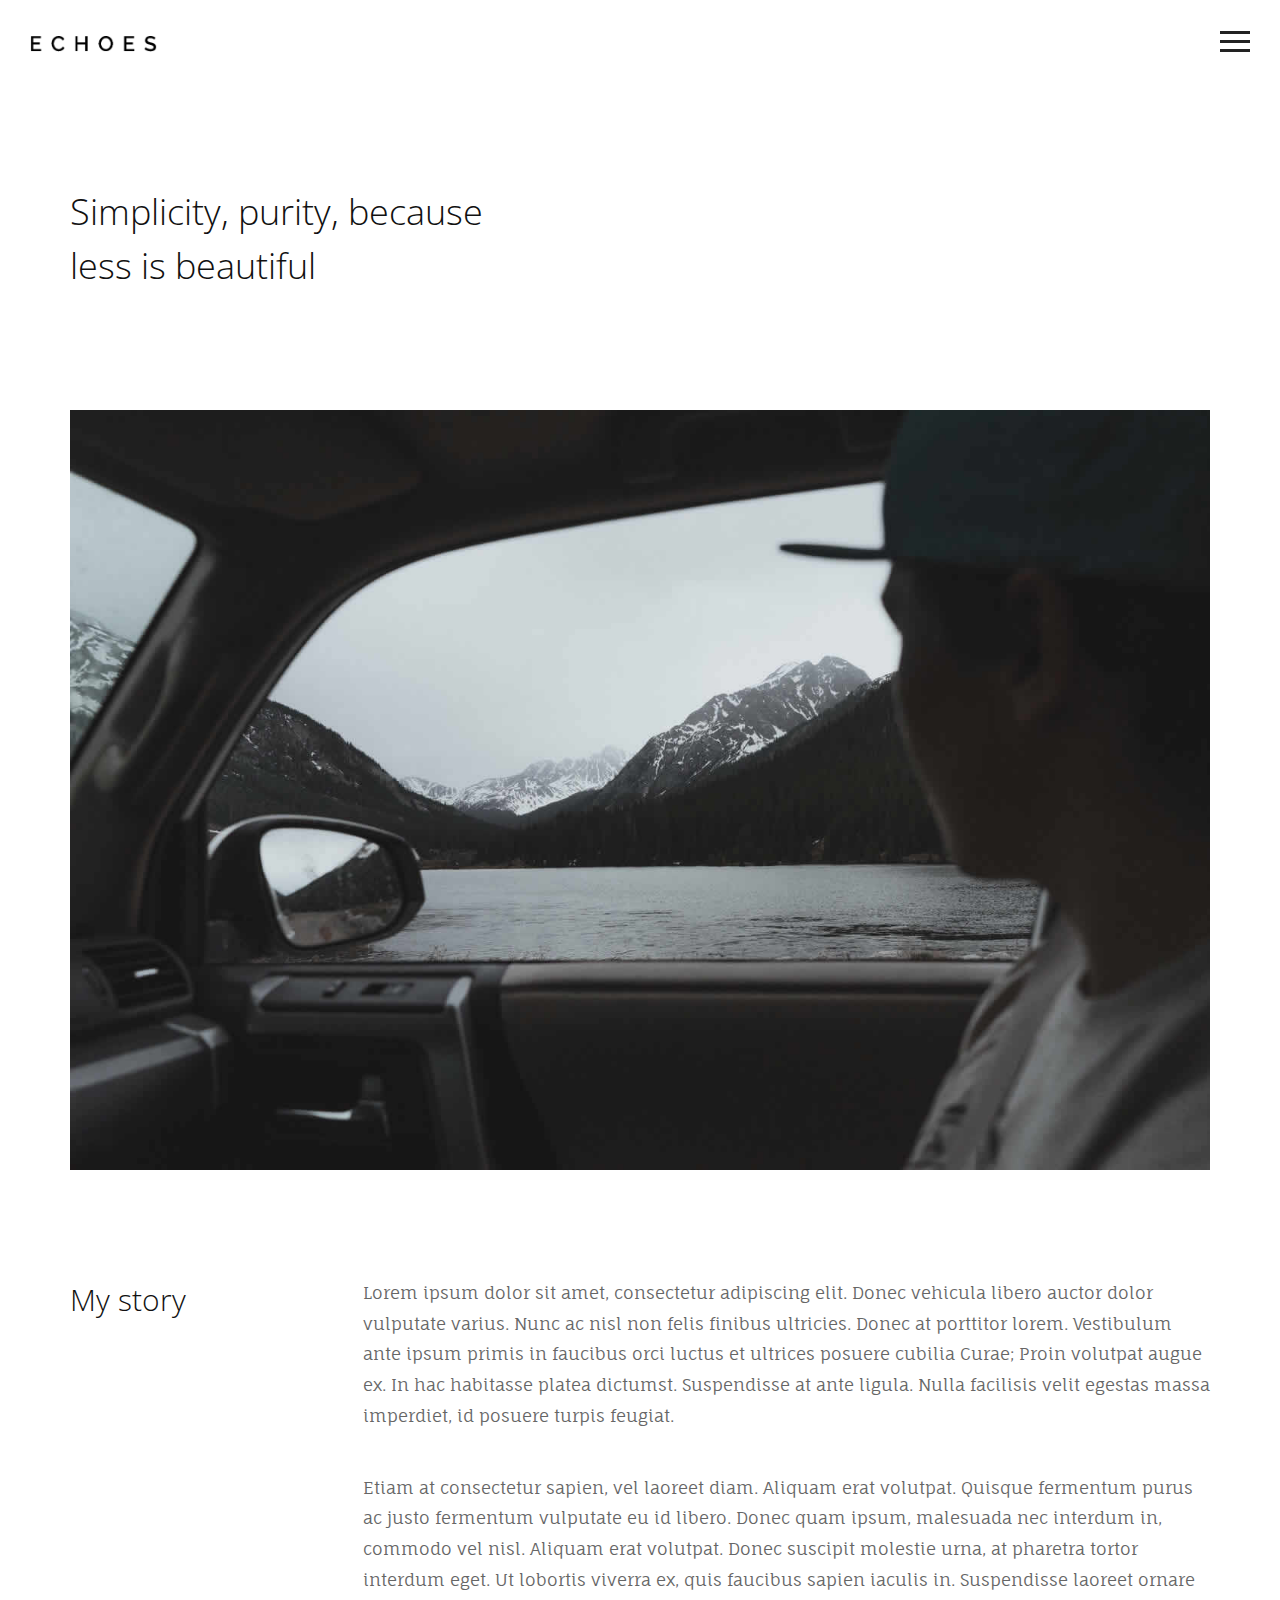
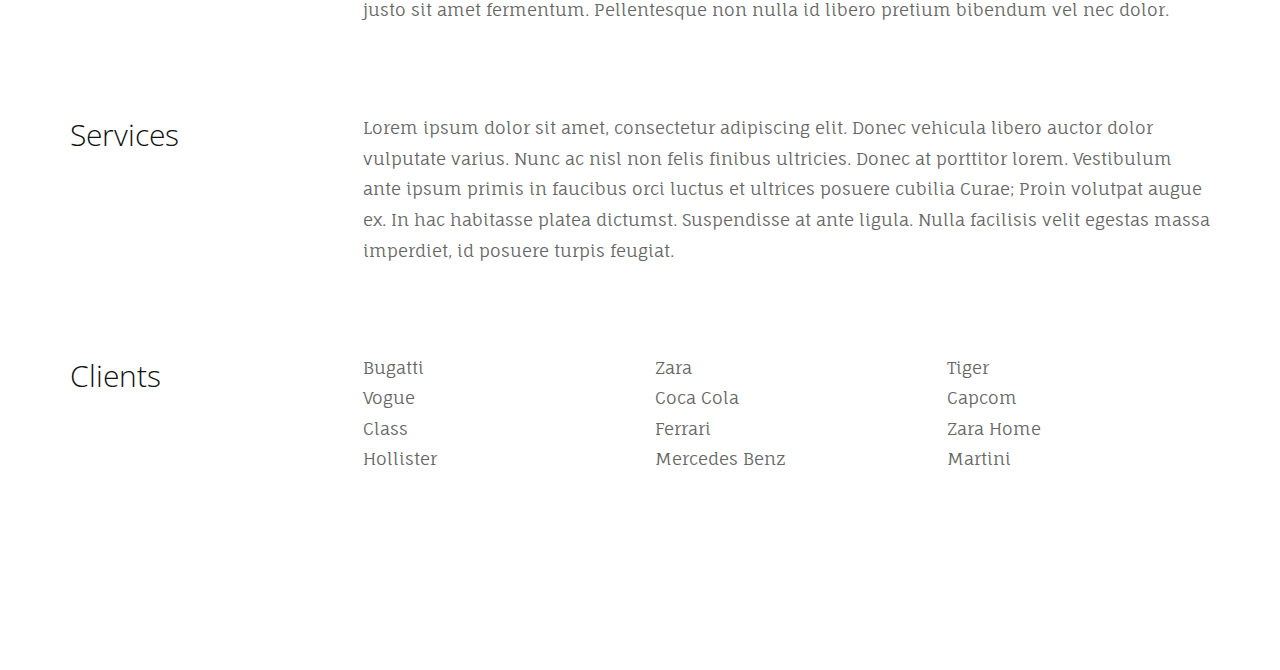
==== about.html @ 5b5e6e3b "cambio de plantilla" ====
<!DOCTYPE html>
<html lang="en">
   <head>
      <meta charset="utf-8">
      <meta http-equiv="X-UA-Compatible" content="IE=edge">
      <meta name="viewport" content="width=device-width, initial-scale=1">
      <meta name="description" content="">
      <meta name="author" content="">
      <title>Echoes - Free HTML Bootstrap Template</title>
      <!-- Css -->
      <link href="css/bootstrap.css" rel="stylesheet">
      <link href="css/style.css" rel="stylesheet">
   </head>
   <body>
      <nav class="navbar navbar-default color-fill navbar-fixed-top">
         <div class="col-md-12">
            <div class="nav">
               <button class="btn-nav">
               <span class="icon-bar top"></span>
               <span class="icon-bar middle"></span>
               <span class="icon-bar bottom"></span>
               </button>
            </div>
            <a class="navbar-brand" href="index.html">
            <img class="logo" src="img/logo.png" alt="logo">
            </a>
            <div class="nav-content hideNav hidden">
               <ul class="nav-list vcenter">
                  <li class="nav-item"><a class="item-anchor" href="index.html">Home</a></li>
                  <li class="nav-item"><a class="item-anchor" href="about.html">About Me</a></li>
                  <li class="nav-item"><a class="item-anchor" href="portfolio.html">Portfolio</a></li>
                  <li class="nav-item"><a class="item-anchor" href="contact.html">Contact</a></li>
               </ul>
            </div>
         </div>
      </nav>
      <section id="about">
         <div class="container">
            <div class="row">
               <div class="col-md-12">
                  <h1>
                     Simplicity, purity, because
                     <br>
                     less is beautiful
                  </h1>
                  <br>
                  <img class="img-responsive margin-top-45" src="img/4.jpg" alt="me">
               </div>
            </div>
            <br>
            <div class="row margin-top-45">
               <div class="col-md-3">
                  <h2>My story</h2>
               </div>
               <div class="col-md-9">
                  <p>
                     Lorem ipsum dolor sit amet, consectetur adipiscing elit. Donec vehicula libero auctor dolor vulputate varius. Nunc ac nisl non felis finibus ultricies. Donec at porttitor lorem. Vestibulum ante ipsum primis in faucibus orci luctus et ultrices posuere cubilia Curae; Proin volutpat augue ex. In hac habitasse platea dictumst. Suspendisse at ante ligula. Nulla facilisis velit egestas massa imperdiet, id posuere turpis feugiat.
                  </p>
                  <br>
                  <p>  
                     Etiam at consectetur sapien, vel laoreet diam. Aliquam erat volutpat. Quisque fermentum purus ac justo fermentum vulputate eu id libero. Donec quam ipsum, malesuada nec interdum in, commodo vel nisl. Aliquam erat volutpat. Donec suscipit molestie urna, at pharetra tortor interdum eget. Ut lobortis viverra ex, quis faucibus sapien iaculis in. Suspendisse laoreet ornare justo sit amet fermentum. Pellentesque non nulla id libero pretium bibendum vel nec dolor. 
                  </p>
               </div>
            </div>
            <div class="row margin-top-45">
               <div class="col-md-3">
                  <h2>Services</h2>
               </div>
               <div class="col-md-9">
                  <p>
                     Lorem ipsum dolor sit amet, consectetur adipiscing elit. Donec vehicula libero auctor dolor vulputate varius. Nunc ac nisl non felis finibus ultricies. Donec at porttitor lorem. Vestibulum ante ipsum primis in faucibus orci luctus et ultrices posuere cubilia Curae; Proin volutpat augue ex. In hac habitasse platea dictumst. Suspendisse at ante ligula. Nulla facilisis velit egestas massa imperdiet, id posuere turpis feugiat.
                  </p>
               </div>
            </div>
            <div class="row margin-top-45">
               <div class="col-md-3">
                  <h2>Clients</h2>
               </div>
               <div class="col-md-9">
                  <div class="row">
                     <div class="col-md-4">
                        <ul class="list-unstyled">
                           <li>Bugatti</li>
                           <li>Vogue</li>
                           <li>Class</li>
                           <li>Hollister</li>
                        </ul>
                     </div>
                     <div class="col-md-4">
                        <ul class="list-unstyled">
                           <li>Zara</li>
                           <li>Coca Cola</li>
                           <li>Ferrari</li>
                           <li>Mercedes Benz</li>
                        </ul>
                     </div>
                     <div class="col-md-4">
                        <ul class="list-unstyled">
                           <li>Tiger</li>
                           <li>Capcom</li>
                           <li>Zara Home</li>
                           <li>Martini</li>
                        </ul>
                     </div>
                  </div>
               </div>
            </div>
         </div>
      </section>
      <!-- script -->
      <script src="js/jquery.js"></script>
      <script src="js/bootstrap.min.js"></script>
      <script src="js/modernizr.js"></script>
      <script src="js/script.js"></script>
   </body>
</html>
---- css/style.css ----
@import url(https://fonts.googleapis.com/css?family=Open+Sans:400,300);
@import 'https://fonts.googleapis.com/css?family=Fauna+One';

/*---------- Global Style ----------*/

body {
    color: #222;
    font-family: 'Fauna One', serif;
    font-size: 17px;
    line-height: 1.8!important;
}
html {
    overflow-x: hidden;
}
h1,
h2,
h3,
h4,
h5,
h6 {
    font-family: 'Open Sans', sans-serif;
    font-weight: 200;
    color: #111;
    line-height: 1.5em;
    margin-top: 0;
}
p {
    font-family: 'Fauna One', serif;
    font-weight: 300;
    margin-top: 1px;
}
p,
ul,
li {
    color: #666;
}
section {
    padding-top: 185px;
    padding-bottom: 185px;
}
.no-gutter {
    padding-right: 0;
    padding-left: 0;
}
a,
a:link {
    color: #666;
}
a:hover,
a:focus,
a:visited {
    color: #666;
    text-decoration: none;
}
.vcenter {
    position: relative;
    top: 50%;
    transform: translateY(-50%);
    -webkit-transform: translateY(-50%);
    -ms-transform: translateY(-50%);
}
.fill {
    height: 100vh;
}
.margin-top-05 {
    margin-top: 0.5em;
}
.margin-top-10 {
    margin-top: 1.0em;
}
.margin-top-15 {
    margin-top: 1.5em;
}
.margin-top-20 {
    margin-top: 2.0em;
}
.margin-top-25 {
    margin-top: 2.5em;
}
.margin-top-30 {
    margin-top: 3.0em;
}
.margin-top-35 {
    margin-top: 3.5em;
}
.margin-top-40 {
    margin-top: 4.0em;
}
.margin-top-45 {
    margin-top: 4.5em;
}

/*---------- Navbar ----------*/

.nav {
    position: relative;
    width: auto;
    display: inline-block;
    border: none;
    float: right;
    z-index: 99999;
}
.navbar-fixed-top {
    padding-top: 10px;
}
.navbar-brand {
    padding-top: 25px;
}
.navbar-brand > img {
    max-width: 127px;
    z-index: 9999;
}
@media (max-width: 768px) {
    .navbar-brand {
        padding-left: 0px;
    }
}
.navbar-default {
    background-color: transparent;
    border-color: transparent;
}
.navbar-default.color-fill {
    background-color: #fff;
    border-color: transparent;
}
.btn-nav {
    background: transparent;
    border: none;
    padding: 15px;
    -webkit-transition: all .5s ease;
    -moz-transition: all .5s ease;
    -ms-transition: all .5s ease;
    -o-transition: all .5s ease;
    transition: all .5s ease;
    cursor: pointer;
    z-index: 99999;
}
@media (max-width: 768px) {
    .btn-nav {
        padding: 15px 0;
    }
}
.btn-nav:focus {
    outline: 0;
}
.icon-bar {
    display: block;
    margin: 6px 0;
    width: 30px;
    height: 3px;
    background-color: #222;
}
.icon-bar.inverted {
    background-color: #fff;
}
@media (max-width: 992px) {
    .icon-bar.inverted {
        background-color: #222;
    }
}
.opaque {
    background-color: #fff!important;
}
.btn-nav:hover .icon-bar {
    -webkit-transition: all 1s ease;
    -moz-transition: all 1s ease;
    -ms-transition: all 1s ease;
    -o-transition: all 1s ease;
    transition: all 1s ease;
    background-color: #555;
}
.nav-content {
    position: fixed;
    top: -100%;
    bottom: 0;
    left: 0;
    right: 0;
    background-color: rgba(255, 255, 255, 1);
    display: block;
    height: 100%;
    z-index: 9;
}
.nav-list {
    list-style: none;
    padding: 0;
    position: relative;
}
.item-anchor {
    color: #fff;
    font-size: 30px;
    font-weight: 100;
    position: relative;
    text-decoration: none;
    padding: 10px;
}
.item-anchor:hover,
.item-anchor:focus {
    color: #ffffff;
    -webkit-transition: all 1s ease;
    -moz-transition: all 1s ease;
    -ms-transition: all 1s ease;
    -o-transition: all 1s ease;
    transition: all 1s ease;
}
.item-anchor:hover:after,
.item-anchor:focus:after {
    width: 100%;
    background: #f7f7f7;
    -webkit-transition: all 1s ease;
    -moz-transition: all 1s ease;
    -ms-transition: all 1s ease;
    -o-transition: all 1s ease;
    transition: all 1s ease;
}
.nav-item {
    font-family: 'Open Sans', sans-serif;
    margin: 10px auto;
    text-align: center;
    color: #222;
}
.nav-item a:link,
.nav-item a:hover,
.nav-item a:focus {
    color: #222;
}
.nav-item a:hover,
.nav-item a:focus {
    border-bottom: 2px solid #222;
}
.animated {
    display: block;
    margin: 0 auto;
}
.animated:hover .icon-bar,
.animated:focus .icon-bar {
    background-color: #fff;
}
.animated:focus {
    cursor: pointer;
    z-index: 9999;
}
.middle {
    margin: 0 auto;
}
.icon-bar {
    -webkit-transition: all .7s ease;
    -moz-transition: all .7s ease;
    -ms-transition: all .7s ease;
    -o-transition: all .7s ease;
    transition: all .7s ease;
    z-index: 999999;
}
.animated .icon-bar {
    z-index: 999999;
    background-color: #222!important;
}
.animated .top {
    -webkit-transform: translateY(7px) rotateZ(45deg);
    -moz-transform: translateY(7px) rotateZ(45deg);
    -ms-transform: translateY(7px) rotateZ(45deg);
    -o-transform: translateY(7px) rotateZ(45deg);
    transform: translateY(7px) rotateZ(45deg);
}
.animated .bottom {
    -webkit-transform: translateY(-11px) rotateZ(-45deg);
    -moz-transform: translateY(-11px) rotateZ(-45deg);
    -ms-transform: translateY(-11px) rotateZ(-45deg);
    -o-transform: translateY(-11px) rotateZ(-45deg);
    transform: translateY(-11px) rotateZ(-45deg);
}
.animated .middle {
    width: 0;
}
@keyframes showNav {
    from {
        top: -100%;
    }
    to {
        top: 0;
    }
}
@-webkit-keyframes showNav {
    from {
        top: -100%;
    }
    to {
        top: 0;
    }
}
@-moz-keyframes showNav {
    from {
        top: -100%;
    }
    to {
        top: 0;
    }
}
@-o-keyframes showNav {
    from {
        top: -100%;
    }
    to {
        top: 0;
    }
}
.showNav {
    -webkit-animation: showNav 1s ease forwards;
    -moz-animation: showNav 1s ease forwards;
    -o-animation: showNav 1s ease forwards;
    animation: showNav 1s ease forwards;
}
@keyframes hideNav {
    from {
        top: 0;
    }
    to {
        top: -100%;
    }
}
@-webkit-keyframes hideNav {
    from {
        top: 0;
    }
    to {
        top: -100%;
    }
}
@-moz-keyframes hideNav {
    from {
        top: 0;
    }
    to {
        top: -100%;
    }
}
@-o-keyframes hideNav {
    from {
        top: 0;
    }
    to {
        top: -100%;
    }
}
.hideNav {
    -webkit-animation: hideNav 1s ease forwards;
    -moz-animation: hideNav 1s ease forwards;
    -o-animation: hideNav 1s ease forwards;
    animation: hideNav 1s ease forwards;
}
.hidden {
    display: none;
}

/*---------- Menu Icon Animation ----------*/

.navbar-toggle * {
    -ms-transition: all 0.4s ease;
    -webkit-transition: all 0.4s ease;
    -moz-transition: all 0.4s ease;
    -o-transition: all 0.4s ease;
    transition: all 0.4s ease;
}
.navbar-toggle {
    border: medium none;
    border-radius: 0;
    color: #fff;
    cursor: pointer;
    height: 50px;
    padding: 16px;
    width: 50px;
    float: right;
    margin-top: 0px;
    margin-bottom: 0px;
}
.navbar-default .navbar-toggle:hover,
.navbar-default .navbar-toggle:focus {
    background-color: #fff;
}
.navbar-default .navbar-toggle,
.navbar-default .navbar-collapse,
.navbar-default .navbar-form {
    border-color: #fff;
}
.navbar-toggle span {
    width: 25px;
    height: 3px;
    margin-bottom: 5px;
    background-color: #222;
    display: block;
}
.navbar-toggle span.bar1 {
    -ms-transform: rotate(45deg);
    -webkit-transform: rotate(45deg);
    -moz-transform: rotate(45deg);
    -o-transform: rotate(45deg);
    transform: rotate(45deg);
    -ms-transform-origin: 1px 3px;
    -webkit-transform-origin: 1px 3px;
    -moz-transform-origin: 1px 3px;
    -o-transform-origin: 1px 3px;
    transform-origin: 1px 3px;
    width: 31px;
}
.navbar-toggle span.bar2 {
    -ms-transform: rotate(-360deg) scale(0);
    -webkit-transform: rotate(-360deg) scale(0);
    -moz-transform: rotate(-360deg) scale(0);
    -o-transform: rotate(-360deg) scale(0);
    transform: rotate(-360deg) scale(0);
}
.navbar-toggle span.bar3 {
    -ms-transform: rotate(-45deg);
    -webkit-transform: rotate(-45deg);
    transform: rotate(-45deg);
    -ms-transform-origin: 8px 2px;
    -webkit-transform-origin: 8px 2px;
    transform-origin: 8px 2px;
    width: 31px;
}
.navbar-toggle.collapsed span.bar1,
.navbar-toggle.collapsed span.bar2,
.navbar-toggle.collapsed span.bar3,
.navbar-toggle.collapsed span.bar4 {
    -ms-transform: none;
    -webkit-transform: none;
    transform: none;
    width: 30px;
}

/*---------- Header ----------*/

#header {
    height: 50%;
    margin: 0 auto;
    position: relative;
    color: #fff;
    text-align: center;
    background-size: cover;
}
#headslide {
    position: relative;
}
#headslide .img-responsive,
#headslide .thumbnail > img,
#headslide .thumbnail a > img,
#headslide .carousel-inner > .item > img,
#headslide .carousel-inner > .item > a > img {
    height: 100vh;
    max-width: none;
    object-fit: cover;
    width: 100%;
}
#header h1,
#header p {
    color: #fff;
}
#header h1 {
    font-size: 3.5em;
}
#header p {
    font-size: 1.5em;
}

/*---------- Portfolio ----------*/

#portfolio {
    padding-top: 185px;
}
.background-image-holder {
    background-attachment: scroll;
    background-clip: border-box;
    background-origin: padding-box;
    background-position: 50% 50% !important;
    background-repeat: repeat;
    background-size: cover !important;
    height: 100%;
    left: 0;
    top: 0;
    transition: all 0.3s ease 0s;
    width: 100%;
    z-index: 1;
}
.background-image {
    height: 100%;
    width: 100%;
    object-fit: cover;
}
.square-thumbs li {
    height: 285px;
}
.lightbox-grid li {
    padding: 8px;
    float: left;
    opacity: 1;
    transition: all 0.3s ease 0s;
}
@media (max-width: 992px) {
    .lightbox-grid li  {
        padding: 8px 0;
    }
}
.lightbox-grid,
.lightbox-grid ul,
.lightbox-grid li {
    overflow: hidden;
    position: relative;
}
.portfolio-sorting {
    padding-left: 15px;
    font-family: 'Open Sans', sans-serif;
}
.portfolio-sorting li a:hover,
.portfolio-sorting li a.active {
    border-bottom: 2px solid #222;
}
.portfolio-item {
    margin-bottom: 30px;
}
.item {
    height: 100vh;
}
.item img {
    width: 100%;
    height: 100vh!important;
    object-fit: cover;
}
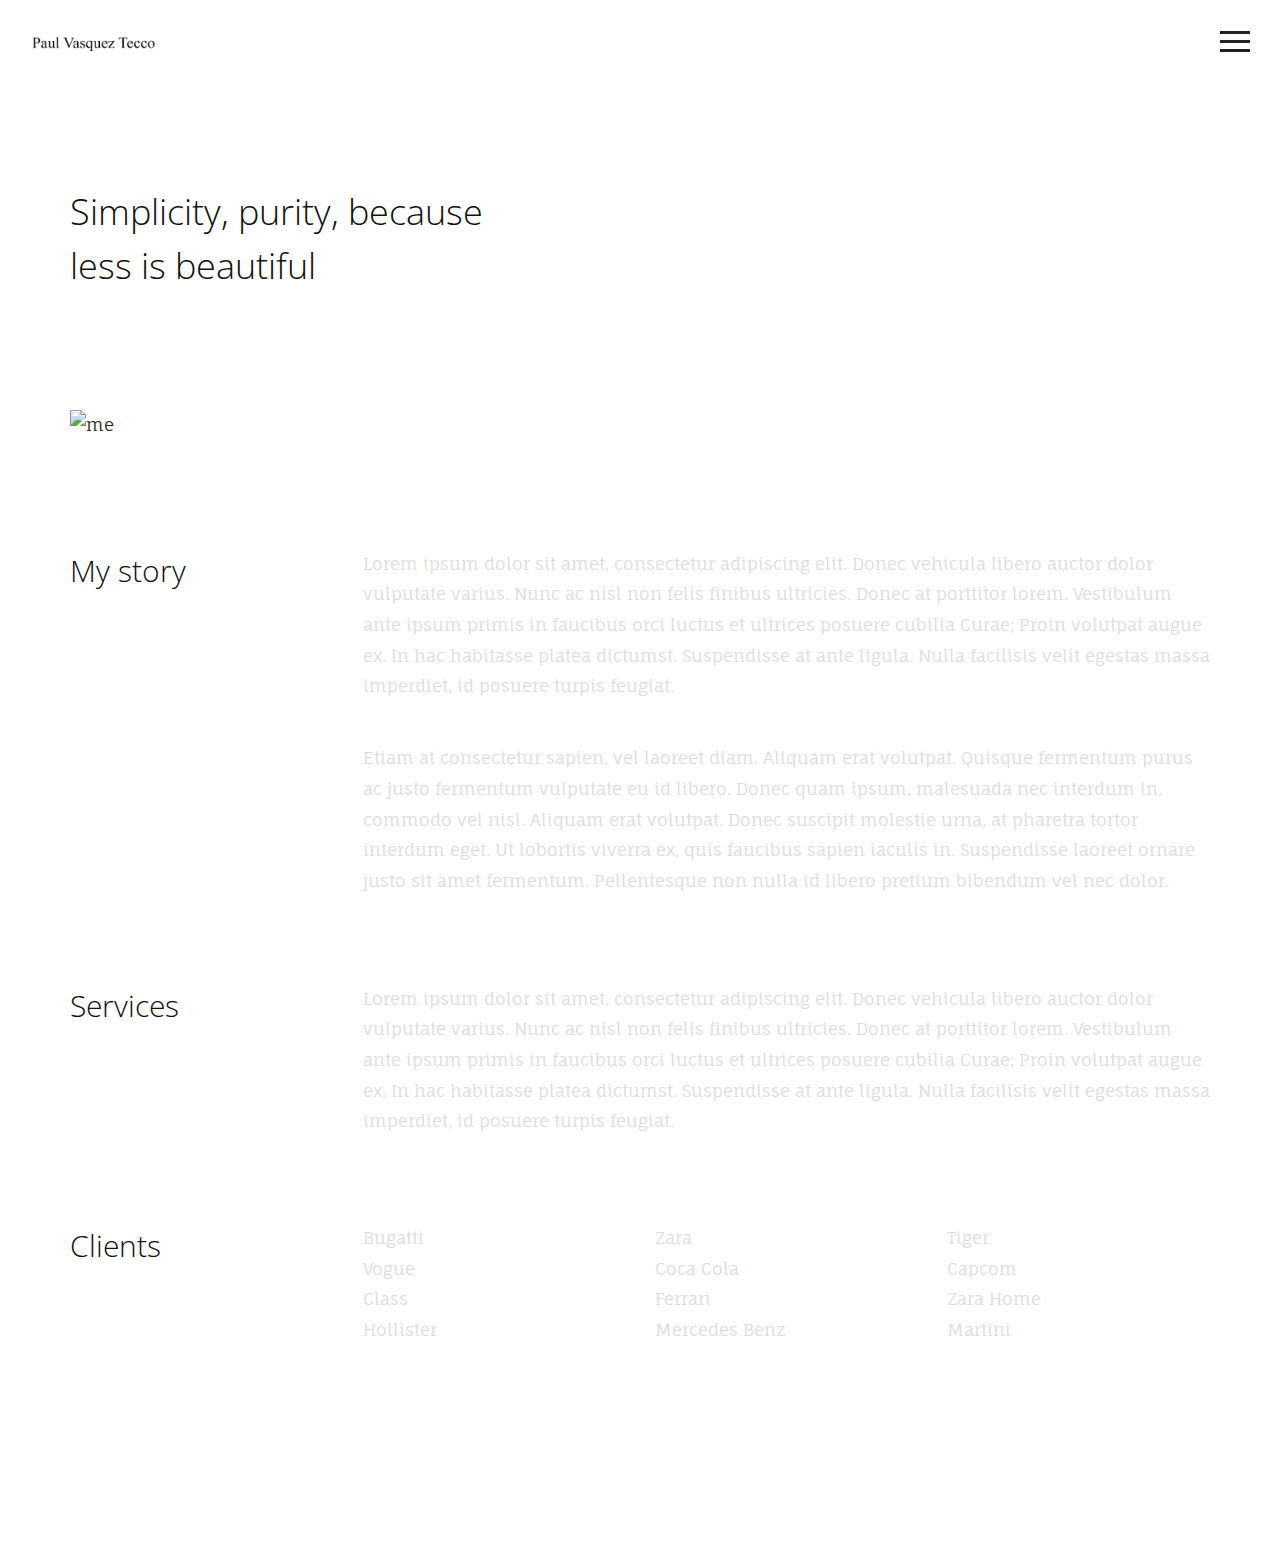
==== commit bcf807a6: "s" ====
--- a/about.html
+++ b/about.html
@@ -6,7 +6,7 @@
       <meta name="viewport" content="width=device-width, initial-scale=1">
       <meta name="description" content="">
       <meta name="author" content="">
-      <title>Echoes - Free HTML Bootstrap Template</title>
+      <title>Paul Vasquez Tecco</title>
       <!-- Css -->
       <link href="css/bootstrap.css" rel="stylesheet">
       <link href="css/style.css" rel="stylesheet">
@@ -22,7 +22,7 @@
                </button>
             </div>
             <a class="navbar-brand" href="index.html">
-            <img class="logo" src="img/logo.png" alt="logo">
+            <img class="logo" src="img/logo1.png" alt="logo">
             </a>
             <div class="nav-content hideNav hidden">
                <ul class="nav-list vcenter">
--- a/css/style.css
+++ b/css/style.css
@@ -12,6 +12,11 @@
 html {
     overflow-x: hidden;
 }
+.logo{
+    width: 400px;
+     height: 16px;
+}
+
 h1,
 h2,
 h3,
@@ -29,10 +34,11 @@
     font-weight: 300;
     margin-top: 1px;
 }
+
 p,
 ul,
 li {
-    color: #666;
+    color: #dcdcdc;
 }
 section {
     padding-top: 185px;
@@ -44,12 +50,12 @@
 }
 a,
 a:link {
-    color: #666;
+    color: #222222;
 }
 a:hover,
 a:focus,
 a:visited {
-    color: #666;
+    color: #333333;
     text-decoration: none;
 }
 .vcenter {
@@ -120,7 +126,7 @@
     border-color: transparent;
 }
 .navbar-default.color-fill {
-    background-color: #fff;
+    background-color: #ffffff;
     border-color: transparent;
 }
 .btn-nav {
@@ -159,7 +165,7 @@
     }
 }
 .opaque {
-    background-color: #fff!important;
+    background-color: #ffffff!important;
 }
 .btn-nav:hover .icon-bar {
     -webkit-transition: all 1s ease;
@@ -167,7 +173,7 @@
     -ms-transition: all 1s ease;
     -o-transition: all 1s ease;
     transition: all 1s ease;
-    background-color: #555;
+    background-color: #000000;
 }
 .nav-content {
     position: fixed;
@@ -175,7 +181,7 @@
     bottom: 0;
     left: 0;
     right: 0;
-    background-color: rgba(255, 255, 255, 1);
+    background-color: rgb(226, 226, 226);
     display: block;
     height: 100%;
     z-index: 9;
@@ -363,7 +369,7 @@
 .navbar-toggle {
     border: medium none;
     border-radius: 0;
-    color: #fff;
+    color: #ffffff;
     cursor: pointer;
     height: 50px;
     padding: 16px;
@@ -374,12 +380,12 @@
 }
 .navbar-default .navbar-toggle:hover,
 .navbar-default .navbar-toggle:focus {
-    background-color: #fff;
+    background-color: #ffffff;
 }
 .navbar-default .navbar-toggle,
 .navbar-default .navbar-collapse,
 .navbar-default .navbar-form {
-    border-color: #fff;
+    border-color: #ffffff;
 }
 .navbar-toggle span {
     width: 25px;
@@ -433,7 +439,7 @@
     height: 50%;
     margin: 0 auto;
     position: relative;
-    color: #fff;
+    color: #000000;
     text-align: center;
     background-size: cover;
 }
@@ -445,14 +451,14 @@
 #headslide .thumbnail a > img,
 #headslide .carousel-inner > .item > img,
 #headslide .carousel-inner > .item > a > img {
-    height: 100vh;
+    height: 1000vh;
     max-width: none;
     object-fit: cover;
     width: 100%;
 }
 #header h1,
 #header p {
-    color: #fff;
+    color: #a5a3a3;
 }
 #header h1 {
     font-size: 3.5em;
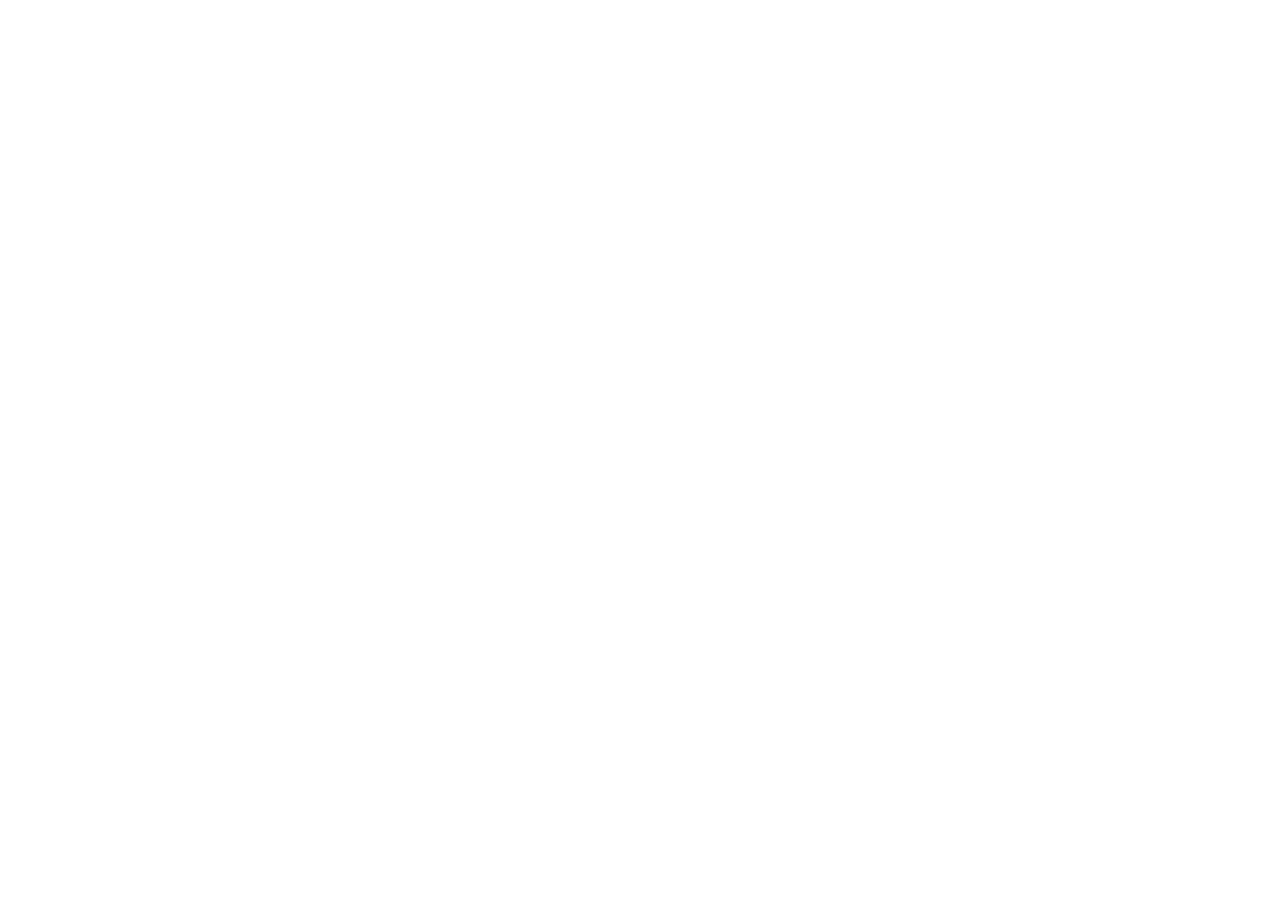
==== commit a8021334: "cambios en html extension" ====
--- a/about.html
+++ b/about.html
@@ -1,4 +1,4 @@
-<!DOCTYPE html>
+<!-- <!DOCTYPE html>
 <html lang="en">
    <head>
       <meta charset="utf-8">
@@ -7,7 +7,7 @@
       <meta name="description" content="">
       <meta name="author" content="">
       <title>Paul Vasquez Tecco</title>
-      <!-- Css -->
+   
       <link href="css/bootstrap.css" rel="stylesheet">
       <link href="css/style.css" rel="stylesheet">
    </head>
@@ -107,10 +107,13 @@
             </div>
          </div>
       </section>
-      <!-- script -->
+      <!-- script
       <script src="js/jquery.js"></script>
       <script src="js/bootstrap.min.js"></script>
       <script src="js/modernizr.js"></script>
       <script src="js/script.js"></script>
    </body>
-</html>+</html>
+
+
+-->--- a/css/style.css
+++ b/css/style.css
@@ -126,7 +126,7 @@
     border-color: transparent;
 }
 .navbar-default.color-fill {
-    background-color: #ffffff;
+    background-color: #e3e3e3;
     border-color: transparent;
 }
 .btn-nav {
